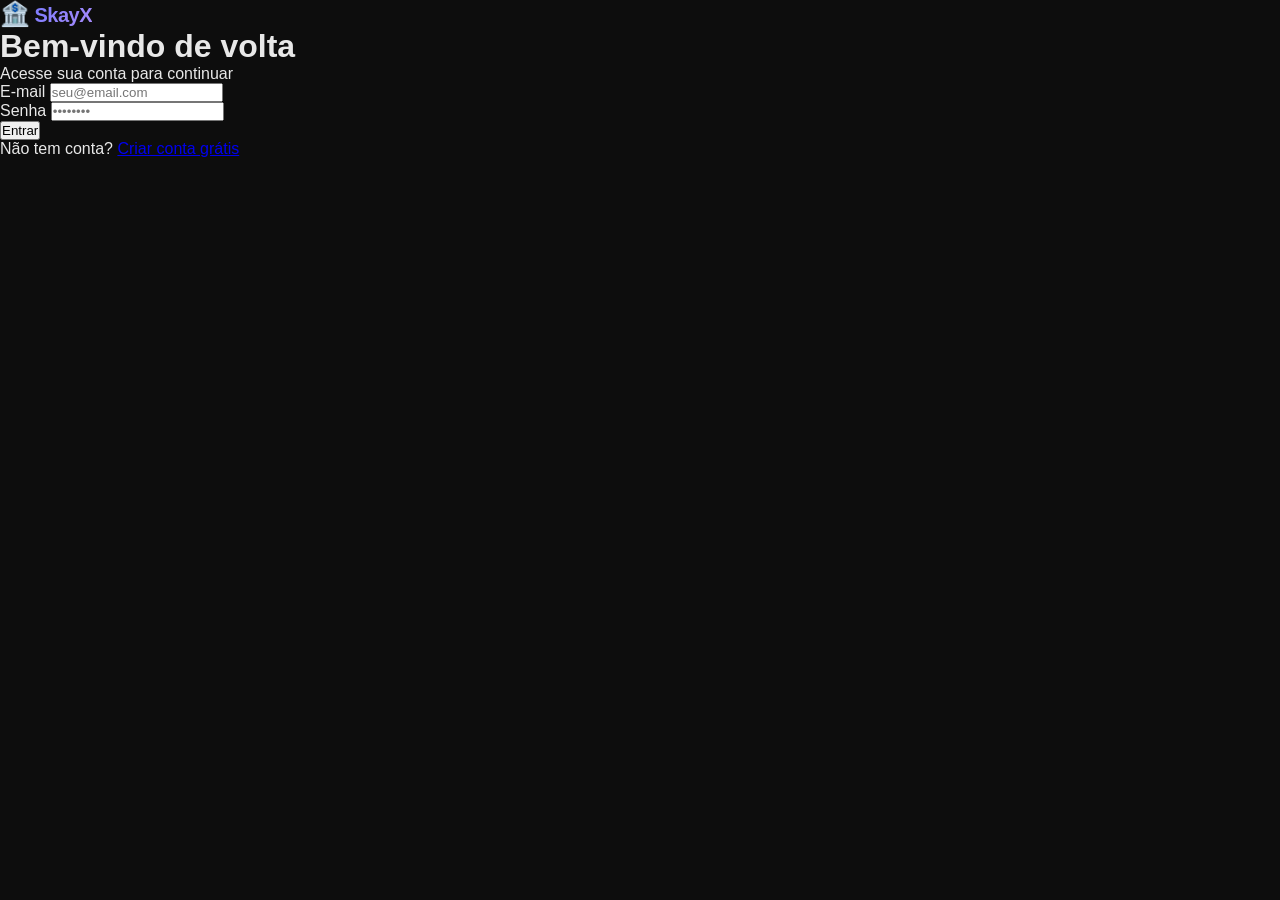
==== templates/login.html @ abe2ebf0 "sistema de login + interface profissional" ====
<!DOCTYPE html>
<html lang="pt-BR">
<head>
    <meta charset="UTF-8">
    <meta name="viewport" content="width=device-width, initial-scale=1.0">
    <title>SkayX — Login</title>
    <link rel="stylesheet" href="/static/style.css">
</head>
<body class="auth-page">
    <div class="auth-container">
        <div class="auth-logo">
            <span class="logo-icon">🏦</span>
            <span class="logo-text">SkayX</span>
        </div>
        <h1 class="auth-title">Bem-vindo de volta</h1>
        <p class="auth-subtitle">Acesse sua conta para continuar</p>

        <form method="POST" class="auth-form">
            <div class="form-group">
                <label>E-mail</label>
                <input type="email" name="email" placeholder="seu@email.com" required>
            </div>
            <div class="form-group">
                <label>Senha</label>
                <input type="password" name="password" placeholder="••••••••" required>
            </div>
            <button type="submit" class="btn-primary">Entrar</button>
        </form>

        <p class="auth-switch">
            Não tem conta? <a href="{{ url_for('register') }}">Criar conta grátis</a>
        </p>
    </div>
</body>
</html>
---- static/style.css ----
/* ═══════════════════════════════════════
   SKAYX — Dark Theme (cinza escuro + preto)
   Inspiração: Google AI / Gemini
   ═══════════════════════════════════════ */

* {
    margin: 0;
    padding: 0;
    box-sizing: border-box;
}

:root {
    --bg-primary: #0d0d0d;
    --bg-secondary: #1a1a1a;
    --bg-tertiary: #252525;
    --bg-input: #2a2a2a;
    --text-primary: #e8e8e8;
    --text-secondary: #9a9a9a;
    --accent: #7c7cff;
    --accent-hover: #9d9dff;
    --border: #333333;
    --msg-user: #2a2a3a;
    --msg-bot: #1a1a1a;
    --success: #4ade80;
    --error: #ef4444;
    --warning: #f59e0b;
}

body {
    font-family: -apple-system, BlinkMacSystemFont, 'Segoe UI', Roboto, sans-serif;
    background: var(--bg-primary);
    color: var(--text-primary);
    height: 100vh;
    overflow: hidden;
}

.app {
    display: flex;
    flex-direction: column;
    height: 100vh;
    max-width: 800px;
    margin: 0 auto;
    padding: 0 16px;
}

/* ─── Header ─── */
header {
    display: flex;
    align-items: center;
    justify-content: space-between;
    padding: 16px 0;
    border-bottom: 1px solid var(--border);
}

.logo {
    display: flex;
    align-items: center;
    gap: 10px;
}

.logo-icon {
    font-size: 24px;
}

.logo-text {
    font-size: 20px;
    font-weight: 700;
    letter-spacing: -0.5px;
    background: linear-gradient(135deg, var(--accent), #a78bfa);
    -webkit-background-clip: text;
background-clip: text;
    -webkit-text-fill-color: transparent;
}

.btn-registrar {
    background: var(--bg-tertiary);
    color: var(--text-primary);
    border: 1px solid var(--border);
    padding: 8px 16px;
    border-radius: 20px;
    cursor: pointer;
    font-size: 14px;
    transition: all 0.2s;
}

.btn-registrar:hover {
    background: var(--bg-input);
    border-color: var(--accent);
}

/* ─── Painel Registro ─── */
.painel-registro {
    display: flex;
    gap: 8px;
    padding: 12px;
    background: var(--bg-secondary);
    border: 1px solid var(--border);
    border-radius: 12px;
    margin-top: 12px;
    flex-wrap: wrap;
}

.painel-registro.oculto {
    display: none;
}

.painel-registro input,
.painel-registro select {
    flex: 1;
    min-width: 100px;
    padding: 8px 12px;
    background: var(--bg-input);
    border: 1px solid var(--border);
    border-radius: 8px;
    color: var(--text-primary);
    font-size: 14px;
}

.painel-registro button {
    padding: 8px 20px;
    background: var(--accent);
    color: #fff;
    border: none;
    border-radius: 8px;
    cursor: pointer;
    font-weight: 600;
}

/* ─── Chat Area ─── */
main {
    flex: 1;
    overflow-y: auto;
    padding: 24px 0;
    scroll-behavior: smooth;
}

main::-webkit-scrollbar {
    width: 6px;
}

main::-webkit-scrollbar-thumb {
    background: var(--bg-tertiary);
    border-radius: 3px;
}

/* ─── Bem-vindo ─── */
.bem-vindo {
    display: flex;
    flex-direction: column;
    align-items: center;
    justify-content: center;
    height: 100%;
    text-align: center;
    padding: 40px 0;
}

.bem-vindo-icon {
    font-size: 64px;
    margin-bottom: 16px;
}

.bem-vindo h1 {
    font-size: 32px;
    font-weight: 700;
    margin-bottom: 8px;
    background: linear-gradient(135deg, var(--accent), #a78bfa);
    -webkit-background-clip: text;
background-clip: text;
    -webkit-text-fill-color: transparent;
}

.bem-vindo p {
    color: var(--text-secondary);
    font-size: 16px;
    margin-bottom: 32px;
}

.sugestoes {
    display: grid;
    grid-template-columns: 1fr 1fr;
    gap: 10px;
    width: 100%;
    max-width: 500px;
}

.sugestoes button {
    padding: 12px 16px;
    background: var(--bg-secondary);
    border: 1px solid var(--border);
    border-radius: 12px;
    color: var(--text-primary);
    font-size: 14px;
    cursor: pointer;
    text-align: left;
    transition: all 0.2s;
}

.sugestoes button:hover {
    background: var(--bg-tertiary);
    border-color: var(--accent);
}

/* ─── Mensagens ─── */
.msg {
    max-width: 85%;
    padding: 12px 16px;
    border-radius: 16px;
    margin: 8px 0;
    font-size: 15px;
    line-height: 1.6;
    word-wrap: break-word;
    white-space: pre-wrap;
}

.msg.user {
    background: var(--msg-user);
    margin-left: auto;
    border-bottom-right-radius: 4px;
}

.msg.bot {
    background: var(--msg-bot);
    border: 1px solid var(--border);
    border-bottom-left-radius: 4px;
}

.msg.loading {
    color: var(--text-secondary);
    font-style: italic;
}

/* ─── Footer / Input ─── */
footer {
    padding: 16px 0;
    border-top: 1px solid var(--border);
}

.input-wrapper {
    display: flex;
    gap: 10px;
    align-items: center;
    background: var(--bg-input);
    border: 1px solid var(--border);
    border-radius: 24px;
    padding: 6px 6px 6px 20px;
    transition: border-color 0.2s;
}

.input-wrapper:focus-within {
    border-color: var(--accent);
}

.input-wrapper input {
    flex: 1;
    background: transparent;
    border: none;
    color: var(--text-primary);
    font-size: 15px;
    outline: none;
}

.input-wrapper input::placeholder {
    color: var(--text-secondary);
}

.input-wrapper button {
    width: 40px;
    height: 40px;
    border-radius: 50%;
    background: var(--accent);
    border: none;
    cursor: pointer;
    display: flex;
    align-items: center;
    justify-content: center;
    transition: background 0.2s;
}

.input-wrapper button:hover {
    background: var(--accent-hover);
}

.aviso {
    text-align: center;
    font-size: 11px;
    color: var(--text-secondary);
    margin-top: 10px;
}

/* ─── Responsivo ─── */
@media (max-width: 600px) {
    .sugestoes {
        grid-template-columns: 1fr;
    }
    .msg {
        max-width: 95%;
    }
}   
/* ─── Contador ─── */
#contador {
    font-size: 12px;
    color: var(--text-secondary);
    text-align: right;
    padding: 4px 0;
}

/* ─── Modal Premium ─── */
.modal {
    position: fixed;
    top: 0; left: 0; right: 0; bottom: 0;
    background: rgba(0,0,0,0.8);
    display: flex;
    align-items: center;
    justify-content: center;
    z-index: 1000;
}

.modal.oculto {
    display: none;
}

.modal-content {
    background: var(--bg-secondary);
    border: 1px solid var(--border);
    border-radius: 16px;
    padding: 32px;
    max-width: 500px;
    width: 90%;
    text-align: center;
}

.modal-content h2 {
    font-size: 24px;
    margin-bottom: 8px;
    background: linear-gradient(135deg, var(--accent), #a78bfa);
    -webkit-background-clip: text;
    background-clip: text;
    -webkit-text-fill-color: transparent;
}

.modal-desc {
    color: var(--text-secondary);
    margin-bottom: 24px;
    font-size: 14px;
}

.modal-precos {
    display: grid;
    grid-template-columns: 1fr 1fr;
    gap: 16px;
    margin-bottom: 24px;
}

.plano {
    background: var(--bg-tertiary);
    border: 1px solid var(--border);
    border-radius: 12px;
    padding: 16px;
    text-align: left;
}

.plano.destaque {
    border-color: var(--accent);
    box-shadow: 0 0 20px rgba(124, 124, 255, 0.1);
}

.plano h3 {
    font-size: 14px;
    color: var(--text-secondary);
    margin-bottom: 4px;
}

.preco {
    font-size: 24px;
    font-weight: 700;
    margin-bottom: 12px;
}

.preco span {
    font-size: 14px;
    color: var(--text-secondary);
    font-weight: 400;
}

.plano ul {
    list-style: none;
    padding: 0;
    font-size: 13px;
    color: var(--text-secondary);
}

.plano ul li {
    padding: 3px 0;
}

.plano ul li::before {
    content: "✓ ";
    color: var(--success);
}

.btn-comprar {
    display: block;
    margin-top: 12px;
    padding: 10px;
    background: var(--accent);
    color: #fff;
    text-align: center;
    text-decoration: none;
    border-radius: 8px;
    font-weight: 600;
    font-size: 14px;
}

.btn-comprar:hover {
    background: var(--accent-hover);
}

.modal-chave {
    margin-bottom: 16px;
}

.modal-chave p {
    font-size: 13px;
    color: var(--text-secondary);
    margin-bottom: 8px;
}

.input-chave {
    display: flex;
    gap: 8px;
}

.input-chave input {
    flex: 1;
    padding: 10px;
    background: var(--bg-input);
    border: 1px solid var(--border);
    border-radius: 8px;
    color: var(--text-primary);
    font-size: 13px;
}

.input-chave button {
    padding: 10px 16px;
    background: var(--bg-tertiary);
    border: 1px solid var(--border);
    border-radius: 8px;
    color: var(--text-primary);
    cursor: pointer;
}

.btn-fechar {
    background: none;
    border: none;
    color: var(--text-secondary);
    cursor: pointer;
    font-size: 13px;
    text-decoration: underline;
}
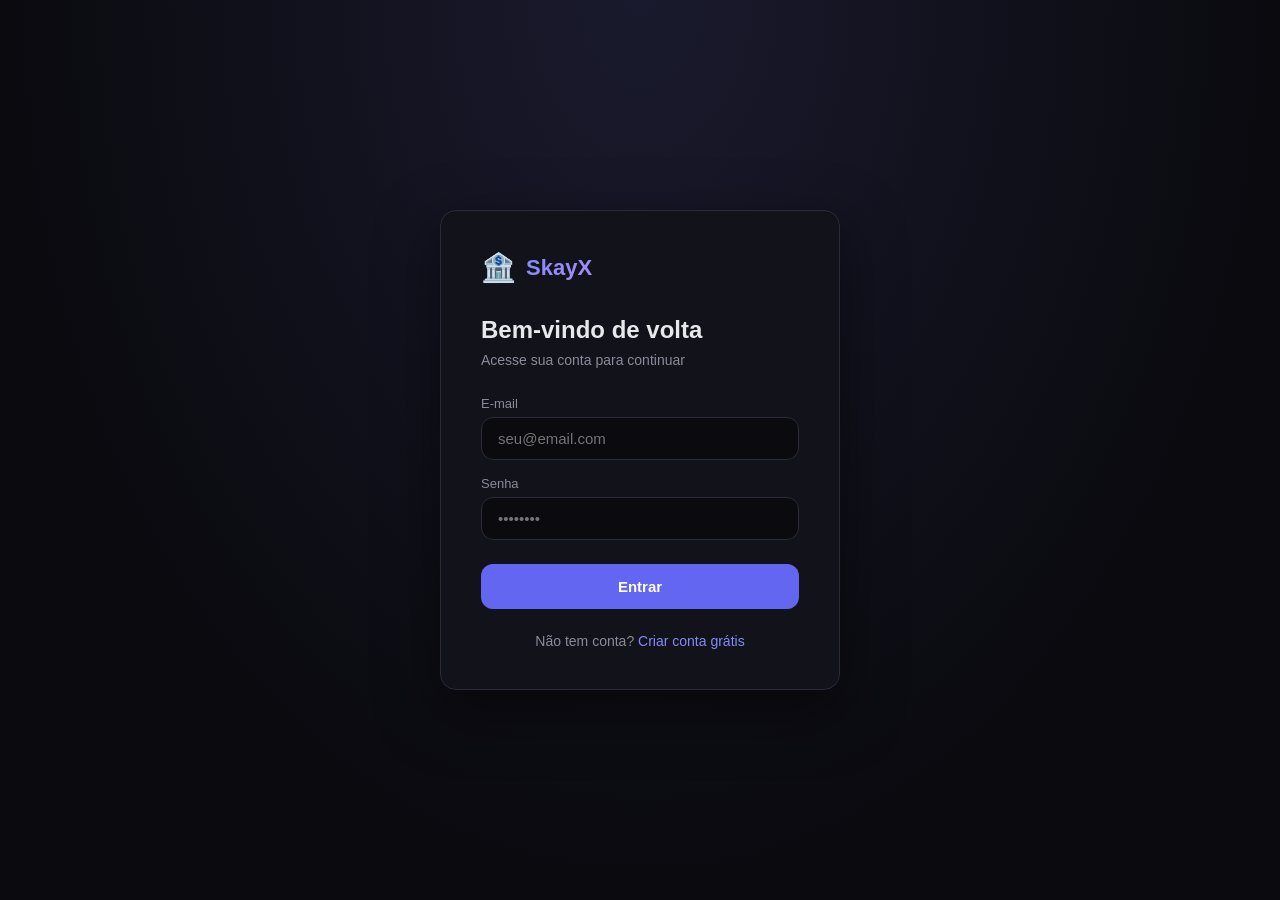
==== commit d365b1a0: "goor" ====
--- a/templates/login.html
+++ b/templates/login.html
@@ -1,6 +1,7 @@
 <!DOCTYPE html>
 <html lang="pt-BR">
 <head>
+    <meta name="google-site-verification" content="CEXgymT9ekC0Ubr9M-FkznrlWIgkmWgZs4AzIgL9y0k" />
     <meta charset="UTF-8">
     <meta name="viewport" content="width=device-width, initial-scale=1.0">
     <title>SkayX — Login</title>
--- a/static/style.css
+++ b/static/style.css
@@ -1,132 +1,260 @@
-/* ═══════════════════════════════════════
-   SKAYX — Dark Theme (cinza escuro + preto)
-   Inspiração: Google AI / Gemini
-   ═══════════════════════════════════════ */
-
-* {
-    margin: 0;
-    padding: 0;
-    box-sizing: border-box;
-}
+/* ═══════════════════════════════════════════
+   SKAYX — Professional Dark UI
+   ═══════════════════════════════════════════ */
+
+* { margin: 0; padding: 0; box-sizing: border-box; }
 
 :root {
-    --bg-primary: #0d0d0d;
-    --bg-secondary: #1a1a1a;
-    --bg-tertiary: #252525;
-    --bg-input: #2a2a2a;
-    --text-primary: #e8e8e8;
-    --text-secondary: #9a9a9a;
-    --accent: #7c7cff;
-    --accent-hover: #9d9dff;
-    --border: #333333;
-    --msg-user: #2a2a3a;
-    --msg-bot: #1a1a1a;
-    --success: #4ade80;
-    --error: #ef4444;
-    --warning: #f59e0b;
+    --bg: #0a0a0f;
+    --bg-2: #12121a;
+    --bg-3: #1a1a26;
+    --bg-4: #22222e;
+    --text: #e8e8ec;
+    --text-2: #8a8a9a;
+    --text-3: #5a5a6a;
+    --accent: #6366f1;
+    --accent-2: #818cf8;
+    --accent-glow: rgba(99, 102, 241, 0.15);
+    --border: #2a2a3a;
+    --success: #34d399;
+    --error: #f87171;
+    --warning: #fbbf24;
+    --radius: 12px;
+    --radius-lg: 16px;
 }
 
 body {
-    font-family: -apple-system, BlinkMacSystemFont, 'Segoe UI', Roboto, sans-serif;
-    background: var(--bg-primary);
-    color: var(--text-primary);
+    font-family: -apple-system, BlinkMacSystemFont, 'Inter', 'Segoe UI', sans-serif;
+    background: var(--bg);
+    color: var(--text);
     height: 100vh;
     overflow: hidden;
-}
-
+    -webkit-font-smoothing: antialiased;
+}
+
+/* ─── AUTH PAGES ─── */
+.auth-page {
+    display: flex;
+    align-items: center;
+    justify-content: center;
+    height: 100vh;
+    background: radial-gradient(ellipse at top, #1a1a2e 0%, var(--bg) 70%);
+}
+
+.auth-container {
+    width: 100%;
+    max-width: 400px;
+    padding: 40px;
+    background: var(--bg-2);
+    border: 1px solid var(--border);
+    border-radius: var(--radius-lg);
+    box-shadow: 0 20px 60px rgba(0,0,0,0.5);
+}
+
+.auth-logo {
+    display: flex;
+    align-items: center;
+    gap: 10px;
+    margin-bottom: 32px;
+}
+
+.auth-logo .logo-icon { font-size: 28px; }
+
+.auth-logo .logo-text {
+    font-size: 22px;
+    font-weight: 700;
+    background: linear-gradient(135deg, var(--accent-2), #a78bfa);
+    -webkit-background-clip: text;
+    background-clip: text;
+    -webkit-text-fill-color: transparent;
+}
+
+.auth-title {
+    font-size: 24px;
+    font-weight: 700;
+    margin-bottom: 8px;
+}
+
+.auth-subtitle {
+    color: var(--text-2);
+    font-size: 14px;
+    margin-bottom: 28px;
+}
+
+.auth-form { display: flex; flex-direction: column; gap: 16px; }
+
+.form-group { display: flex; flex-direction: column; gap: 6px; }
+
+.form-group label {
+    font-size: 13px;
+    font-weight: 500;
+    color: var(--text-2);
+}
+
+.form-group input {
+    padding: 12px 16px;
+    background: var(--bg);
+    border: 1px solid var(--border);
+    border-radius: var(--radius);
+    color: var(--text);
+    font-size: 15px;
+    transition: border-color 0.2s;
+}
+
+.form-group input:focus {
+    outline: none;
+    border-color: var(--accent);
+    box-shadow: 0 0 0 3px var(--accent-glow);
+}
+
+.btn-primary {
+    padding: 14px;
+    background: var(--accent);
+    color: #fff;
+    border: none;
+    border-radius: var(--radius);
+    font-size: 15px;
+    font-weight: 600;
+    cursor: pointer;
+    transition: all 0.2s;
+    margin-top: 8px;
+}
+
+.btn-primary:hover {
+    background: var(--accent-2);
+    transform: translateY(-1px);
+    box-shadow: 0 4px 20px var(--accent-glow);
+}
+
+.auth-switch {
+    text-align: center;
+    margin-top: 24px;
+    font-size: 14px;
+    color: var(--text-2);
+}
+
+.auth-switch a {
+    color: var(--accent-2);
+    text-decoration: none;
+    font-weight: 500;
+}
+
+.auth-switch a:hover { text-decoration: underline; }
+
+/* ─── APP LAYOUT ─── */
 .app {
     display: flex;
     flex-direction: column;
     height: 100vh;
-    max-width: 800px;
+    max-width: 780px;
     margin: 0 auto;
     padding: 0 16px;
 }
 
-/* ─── Header ─── */
+/* ─── HEADER ─── */
 header {
     display: flex;
     align-items: center;
     justify-content: space-between;
-    padding: 16px 0;
+    padding: 14px 0;
     border-bottom: 1px solid var(--border);
 }
 
-.logo {
+.header-left {
     display: flex;
     align-items: center;
     gap: 10px;
 }
 
-.logo-icon {
-    font-size: 24px;
-}
+.header-right {
+    display: flex;
+    align-items: center;
+    gap: 12px;
+}
+
+.logo-icon { font-size: 22px; }
 
 .logo-text {
-    font-size: 20px;
+    font-size: 18px;
     font-weight: 700;
-    letter-spacing: -0.5px;
+    background: linear-gradient(135deg, var(--accent-2), #a78bfa);
+    -webkit-background-clip: text;
+    background-clip: text;
+    -webkit-text-fill-color: transparent;
+}
+
+.badge-pro {
+    font-size: 10px;
+    font-weight: 700;
+    padding: 3px 8px;
     background: linear-gradient(135deg, var(--accent), #a78bfa);
-    -webkit-background-clip: text;
-background-clip: text;
-    -webkit-text-fill-color: transparent;
-}
-
-.btn-registrar {
-    background: var(--bg-tertiary);
-    color: var(--text-primary);
-    border: 1px solid var(--border);
-    padding: 8px 16px;
     border-radius: 20px;
-    cursor: pointer;
+    color: #fff;
+    letter-spacing: 0.5px;
+}
+
+.user-name {
     font-size: 14px;
+    color: var(--text-2);
+    max-width: 120px;
+    overflow: hidden;
+    text-overflow: ellipsis;
+    white-space: nowrap;
+}
+
+.btn-logout {
+    font-size: 13px;
+    color: var(--text-2);
+    text-decoration: none;
+    padding: 6px 12px;
+    border: 1px solid var(--border);
+    border-radius: 8px;
     transition: all 0.2s;
 }
 
-.btn-registrar:hover {
-    background: var(--bg-input);
-    border-color: var(--accent);
-}
-
-/* ─── Painel Registro ─── */
+.btn-logout:hover {
+    color: var(--error);
+    border-color: var(--error);
+}
+
+/* ─── PAINEL REGISTRO ─── */
 .painel-registro {
     display: flex;
     gap: 8px;
     padding: 12px;
-    background: var(--bg-secondary);
-    border: 1px solid var(--border);
-    border-radius: 12px;
+    background: var(--bg-2);
+    border: 1px solid var(--border);
+    border-radius: var(--radius);
     margin-top: 12px;
     flex-wrap: wrap;
 }
 
-.painel-registro.oculto {
-    display: none;
-}
+.painel-registro.oculto { display: none; }
 
 .painel-registro input,
 .painel-registro select {
     flex: 1;
-    min-width: 100px;
+    min-width: 90px;
     padding: 8px 12px;
-    background: var(--bg-input);
+    background: var(--bg);
     border: 1px solid var(--border);
     border-radius: 8px;
-    color: var(--text-primary);
-    font-size: 14px;
+    color: var(--text);
+    font-size: 13px;
 }
 
 .painel-registro button {
-    padding: 8px 20px;
+    padding: 8px 18px;
     background: var(--accent);
     color: #fff;
     border: none;
     border-radius: 8px;
     cursor: pointer;
     font-weight: 600;
-}
-
-/* ─── Chat Area ─── */
+    font-size: 13px;
+}
+
+/* ─── CHAT AREA ─── */
 main {
     flex: 1;
     overflow-y: auto;
@@ -134,16 +262,10 @@
     scroll-behavior: smooth;
 }
 
-main::-webkit-scrollbar {
-    width: 6px;
-}
-
-main::-webkit-scrollbar-thumb {
-    background: var(--bg-tertiary);
-    border-radius: 3px;
-}
-
-/* ─── Bem-vindo ─── */
+main::-webkit-scrollbar { width: 5px; }
+main::-webkit-scrollbar-thumb { background: var(--bg-4); border-radius: 3px; }
+
+/* ─── BEM-VINDO ─── */
 .bem-vindo {
     display: flex;
     flex-direction: column;
@@ -155,23 +277,24 @@
 }
 
 .bem-vindo-icon {
-    font-size: 64px;
+    font-size: 56px;
     margin-bottom: 16px;
+    opacity: 0.8;
 }
 
 .bem-vindo h1 {
     font-size: 32px;
-    font-weight: 700;
+    font-weight: 800;
     margin-bottom: 8px;
-    background: linear-gradient(135deg, var(--accent), #a78bfa);
+    background: linear-gradient(135deg, var(--accent-2), #a78bfa, #c4b5fd);
     -webkit-background-clip: text;
-background-clip: text;
+    background-clip: text;
     -webkit-text-fill-color: transparent;
 }
 
 .bem-vindo p {
-    color: var(--text-secondary);
-    font-size: 16px;
+    color: var(--text-2);
+    font-size: 15px;
     margin-bottom: 32px;
 }
 
@@ -180,73 +303,108 @@
     grid-template-columns: 1fr 1fr;
     gap: 10px;
     width: 100%;
-    max-width: 500px;
+    max-width: 520px;
 }
 
 .sugestoes button {
-    padding: 12px 16px;
-    background: var(--bg-secondary);
-    border: 1px solid var(--border);
-    border-radius: 12px;
-    color: var(--text-primary);
-    font-size: 14px;
+    padding: 14px 16px;
+    background: var(--bg-2);
+    border: 1px solid var(--border);
+    border-radius: var(--radius);
+    color: var(--text);
+    font-size: 13px;
     cursor: pointer;
     text-align: left;
     transition: all 0.2s;
+    display: flex;
+    align-items: center;
+    gap: 10px;
 }
 
 .sugestoes button:hover {
-    background: var(--bg-tertiary);
+    background: var(--bg-3);
     border-color: var(--accent);
-}
-
-/* ─── Mensagens ─── */
+    transform: translateY(-1px);
+}
+
+.sug-ico { font-size: 18px; }
+
+/* ─── MENSAGENS ─── */
 .msg {
-    max-width: 85%;
-    padding: 12px 16px;
-    border-radius: 16px;
+    max-width: 82%;
+    padding: 14px 18px;
+    border-radius: var(--radius-lg);
     margin: 8px 0;
-    font-size: 15px;
-    line-height: 1.6;
+    font-size: 14px;
+    line-height: 1.7;
     word-wrap: break-word;
     white-space: pre-wrap;
+    animation: fadeIn 0.3s ease;
+}
+
+@keyframes fadeIn {
+    from { opacity: 0; transform: translateY(8px); }
+    to { opacity: 1; transform: translateY(0); }
 }
 
 .msg.user {
-    background: var(--msg-user);
+    background: var(--bg-4);
     margin-left: auto;
     border-bottom-right-radius: 4px;
 }
 
 .msg.bot {
-    background: var(--msg-bot);
+    background: var(--bg-2);
     border: 1px solid var(--border);
     border-bottom-left-radius: 4px;
 }
 
 .msg.loading {
-    color: var(--text-secondary);
+    color: var(--text-2);
     font-style: italic;
 }
 
-/* ─── Footer / Input ─── */
+/* ─── FOOTER ─── */
 footer {
-    padding: 16px 0;
+    padding: 12px 0 16px;
     border-top: 1px solid var(--border);
 }
 
 .input-wrapper {
     display: flex;
-    gap: 10px;
-    align-items: center;
-    background: var(--bg-input);
-    border: 1px solid var(--border);
-    border-radius: 24px;
-    padding: 6px 6px 6px 20px;
-    transition: border-color 0.2s;
+    gap: 8px;
+    align-items: center;
+    background: var(--bg-2);
+    border: 1px solid var(--border);
+    border-radius: 28px;
+    padding: 6px 8px 6px 6px;
+    transition: border-color 0.2s, box-shadow 0.2s;
 }
 
 .input-wrapper:focus-within {
+    border-color: var(--accent);
+    box-shadow: 0 0 0 3px var(--accent-glow);
+}
+
+.btn-action {
+    width: 36px;
+    height: 36px;
+    border-radius: 50%;
+    background: var(--bg-4);
+    border: 1px solid var(--border);
+    color: var(--text-2);
+    font-size: 18px;
+    cursor: pointer;
+    display: flex;
+    align-items: center;
+    justify-content: center;
+    transition: all 0.2s;
+    flex-shrink: 0;
+}
+
+.btn-action:hover {
+    background: var(--accent);
+    color: #fff;
     border-color: var(--accent);
 }
 
@@ -254,18 +412,17 @@
     flex: 1;
     background: transparent;
     border: none;
-    color: var(--text-primary);
+    color: var(--text);
     font-size: 15px;
     outline: none;
-}
-
-.input-wrapper input::placeholder {
-    color: var(--text-secondary);
-}
-
-.input-wrapper button {
-    width: 40px;
-    height: 40px;
+    padding: 8px 0;
+}
+
+.input-wrapper input::placeholder { color: var(--text-3); }
+
+.input-wrapper #btn-enviar {
+    width: 36px;
+    height: 36px;
     border-radius: 50%;
     background: var(--accent);
     border: none;
@@ -273,73 +430,71 @@
     display: flex;
     align-items: center;
     justify-content: center;
-    transition: background 0.2s;
-}
-
-.input-wrapper button:hover {
-    background: var(--accent-hover);
+    color: #fff;
+    transition: all 0.2s;
+    flex-shrink: 0;
+}
+
+.input-wrapper #btn-enviar:hover {
+    background: var(--accent-2);
+    transform: scale(1.05);
+}
+
+.footer-bar {
+    display: flex;
+    justify-content: space-between;
+    align-items: center;
+    margin-top: 8px;
+    padding: 0 8px;
 }
 
 .aviso {
-    text-align: center;
     font-size: 11px;
-    color: var(--text-secondary);
-    margin-top: 10px;
-}
-
-/* ─── Responsivo ─── */
-@media (max-width: 600px) {
-    .sugestoes {
-        grid-template-columns: 1fr;
-    }
-    .msg {
-        max-width: 95%;
-    }
-}   
-/* ─── Contador ─── */
+    color: var(--text-3);
+}
+
 #contador {
-    font-size: 12px;
-    color: var(--text-secondary);
-    text-align: right;
-    padding: 4px 0;
-}
-
-/* ─── Modal Premium ─── */
+    font-size: 11px;
+    color: var(--text-3);
+}
+
+/* ─── MODAL PREMIUM ─── */
 .modal {
     position: fixed;
     top: 0; left: 0; right: 0; bottom: 0;
-    background: rgba(0,0,0,0.8);
+    background: rgba(0,0,0,0.85);
+    backdrop-filter: blur(8px);
     display: flex;
     align-items: center;
     justify-content: center;
     z-index: 1000;
 }
 
-.modal.oculto {
-    display: none;
-}
+.modal.oculto { display: none; }
 
 .modal-content {
-    background: var(--bg-secondary);
-    border: 1px solid var(--border);
-    border-radius: 16px;
-    padding: 32px;
-    max-width: 500px;
+    background: var(--bg-2);
+    border: 1px solid var(--border);
+    border-radius: var(--radius-lg);
+    padding: 36px;
+    max-width: 480px;
     width: 90%;
     text-align: center;
+    box-shadow: 0 20px 60px rgba(0,0,0,0.5);
 }
 
 .modal-content h2 {
     font-size: 24px;
+    font-weight: 700;
     margin-bottom: 8px;
-    background: linear-gradient(135deg, var(--accent), #a78bfa);
+    background: linear-gradient(135deg, var(--accent-2), #a78bfa);
     -webkit-background-clip: text;
     background-clip: text;
     -webkit-text-fill-color: transparent;
 }
 
 .modal-desc {
-    color: var(--text-secondary);
+    color: var(--text-2);
     margin-bottom: 24px;
     font-size: 14px;
 }
@@ -347,56 +502,52 @@
 .modal-precos {
     display: grid;
     grid-template-columns: 1fr 1fr;
-    gap: 16px;
+    gap: 14px;
     margin-bottom: 24px;
 }
 
 .plano {
-    background: var(--bg-tertiary);
-    border: 1px solid var(--border);
-    border-radius: 12px;
-    padding: 16px;
+    background: var(--bg-3);
+    border: 1px solid var(--border);
+    border-radius: var(--radius);
+    padding: 18px;
     text-align: left;
 }
 
 .plano.destaque {
     border-color: var(--accent);
-    box-shadow: 0 0 20px rgba(124, 124, 255, 0.1);
+    box-shadow: 0 0 20px var(--accent-glow);
 }
 
 .plano h3 {
-    font-size: 14px;
-    color: var(--text-secondary);
+    font-size: 13px;
+    color: var(--text-2);
     margin-bottom: 4px;
+    text-transform: uppercase;
+    letter-spacing: 0.5px;
 }
 
 .preco {
-    font-size: 24px;
+    font-size: 22px;
     font-weight: 700;
     margin-bottom: 12px;
 }
 
 .preco span {
-    font-size: 14px;
-    color: var(--text-secondary);
+    font-size: 13px;
+    color: var(--text-2);
     font-weight: 400;
 }
 
 .plano ul {
     list-style: none;
     padding: 0;
-    font-size: 13px;
-    color: var(--text-secondary);
-}
-
-.plano ul li {
-    padding: 3px 0;
-}
-
-.plano ul li::before {
-    content: "✓ ";
-    color: var(--success);
-}
+    font-size: 12px;
+    color: var(--text-2);
+}
+
+.plano ul li { padding: 3px 0; }
+.plano ul li::before { content: "✓ "; color: var(--success); }
 
 .btn-comprar {
     display: block;
@@ -408,52 +559,64 @@
     text-decoration: none;
     border-radius: 8px;
     font-weight: 600;
-    font-size: 14px;
+    font-size: 13px;
+    transition: all 0.2s;
 }
 
 .btn-comprar:hover {
-    background: var(--accent-hover);
-}
-
-.modal-chave {
-    margin-bottom: 16px;
-}
+    background: var(--accent-2);
+    transform: translateY(-1px);
+}
+
+.modal-chave { margin-bottom: 16px; }
 
 .modal-chave p {
     font-size: 13px;
-    color: var(--text-secondary);
+    color: var(--text-2);
     margin-bottom: 8px;
 }
 
-.input-chave {
-    display: flex;
-    gap: 8px;
-}
+.input-chave { display: flex; gap: 8px; }
 
 .input-chave input {
     flex: 1;
-    padding: 10px;
-    background: var(--bg-input);
+    padding: 10px 14px;
+    background: var(--bg);
     border: 1px solid var(--border);
     border-radius: 8px;
-    color: var(--text-primary);
+    color: var(--text);
     font-size: 13px;
 }
 
 .input-chave button {
     padding: 10px 16px;
-    background: var(--bg-tertiary);
+    background: var(--bg-4);
     border: 1px solid var(--border);
     border-radius: 8px;
-    color: var(--text-primary);
+    color: var(--text);
     cursor: pointer;
+    font-size: 13px;
+    transition: all 0.2s;
+}
+
+.input-chave button:hover {
+    background: var(--accent);
+    border-color: var(--accent);
 }
 
 .btn-fechar {
     background: none;
     border: none;
-    color: var(--text-secondary);
+    color: var(--text-2);
     cursor: pointer;
     font-size: 13px;
     text-decoration: underline;
+}
+
+/* ─── RESPONSIVO ─── */
+@media (max-width: 600px) {
+    .sugestoes { grid-template-columns: 1fr; }
+    .msg { max-width: 92%; }
+    .modal-precos { grid-template-columns: 1fr; }
+    .user-name { display: none; }
 }   
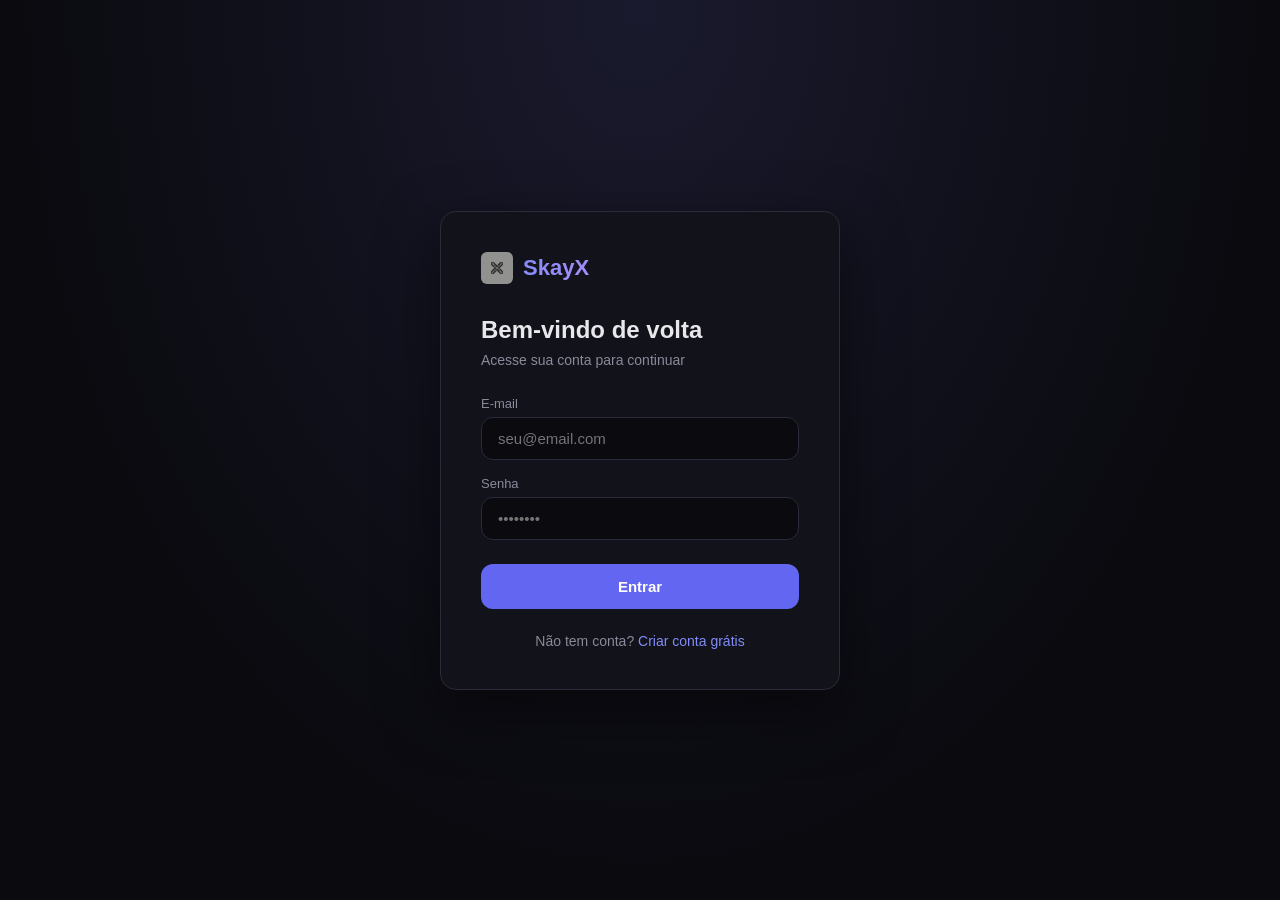
==== commit f4414490: "SX" ====
--- a/templates/login.html
+++ b/templates/login.html
@@ -10,7 +10,7 @@
 <body class="auth-page">
     <div class="auth-container">
         <div class="auth-logo">
-            <span class="logo-icon">🏦</span>
+            <img src="/static/logo.png" alt="SkayX" class="logo-img">   
             <span class="logo-text">SkayX</span>
         </div>
         <h1 class="auth-title">Bem-vindo de volta</h1>
--- a/static/style.css
+++ b/static/style.css
@@ -619,4 +619,10 @@
     .msg { max-width: 92%; }
     .modal-precos { grid-template-columns: 1fr; }
     .user-name { display: none; }
+}   
+.logo-img {
+    width: 32px;
+    height: 32px;
+    object-fit: contain;
+    border-radius: 6px;
 }   
